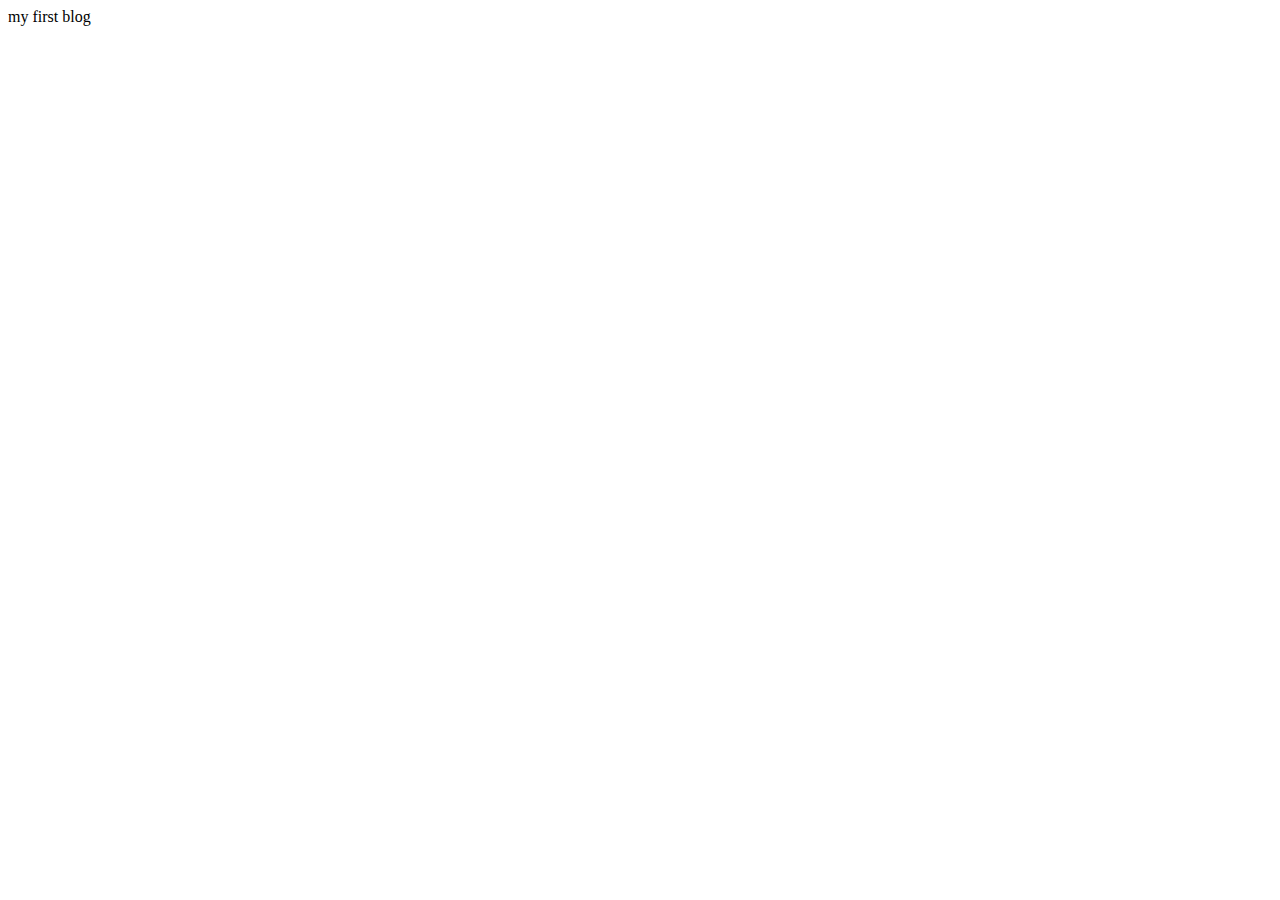
==== blogONE.html @ 6a5165d0 "added two blog file" ====
<!DOCTYPE html>
<html lang="en">
<head>
    <meta charset="UTF-8">
    <meta http-equiv="X-UA-Compatible" content="IE=edge">
    <meta name="viewport" content="width=device-width, initial-scale=1.0">
    <title>blogONE</title>
</head>
<body>
    my first blog
</body>
</html>
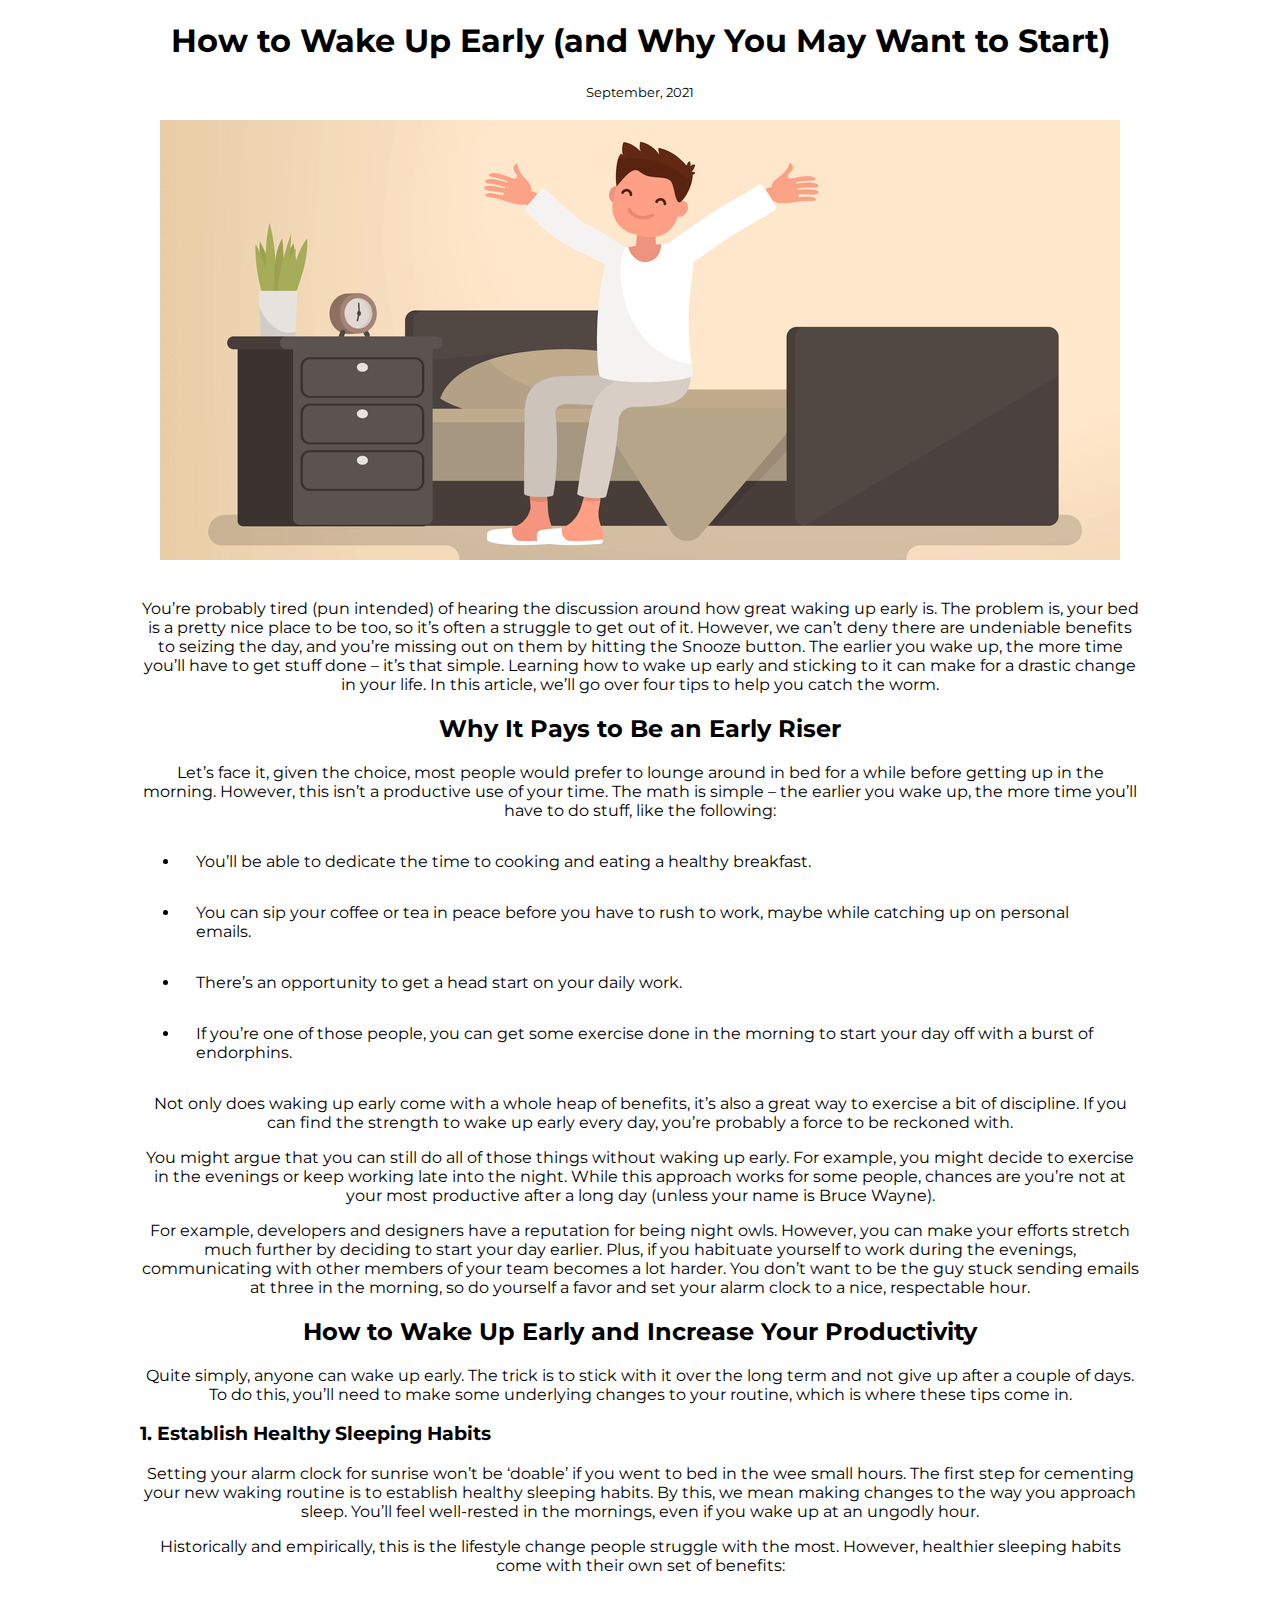
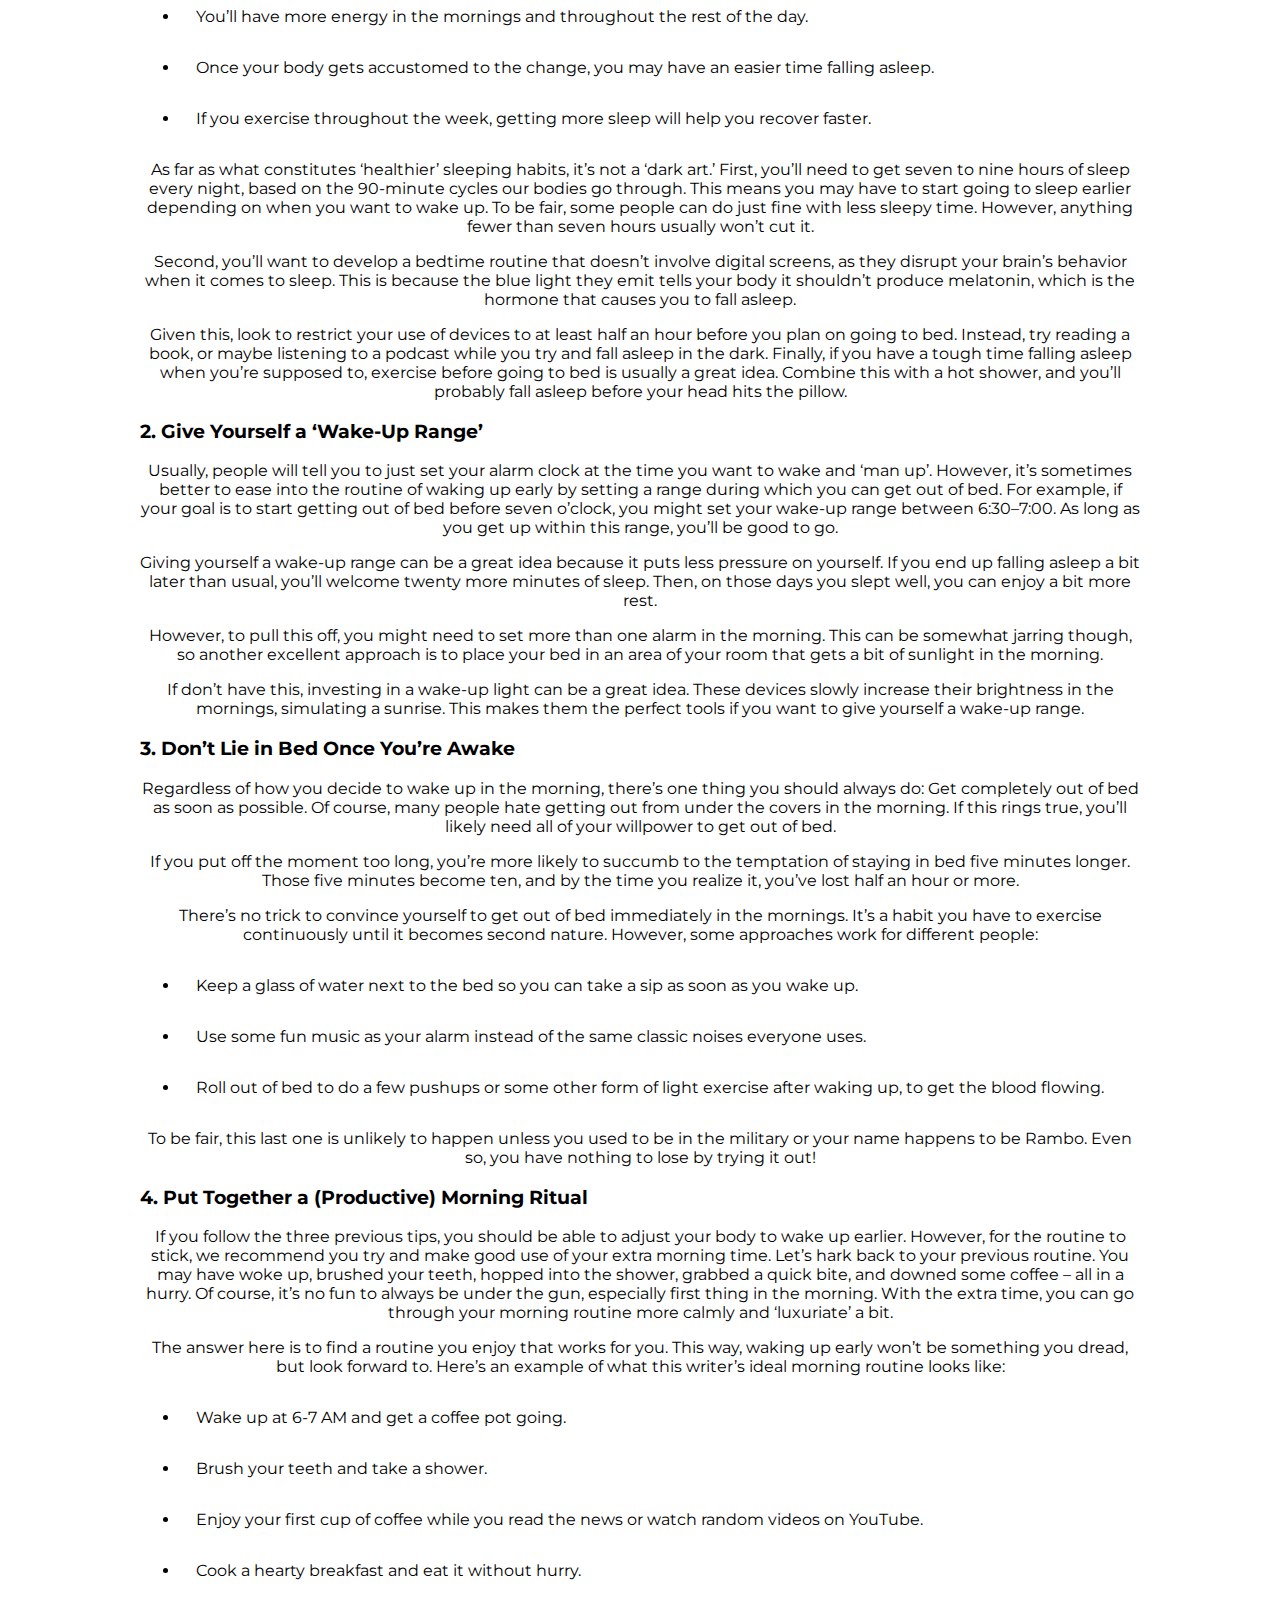
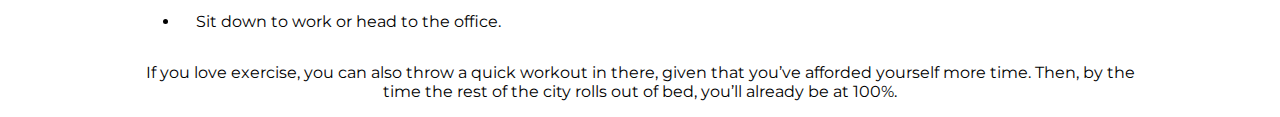
==== commit e20403a9: "blogOne added" ====
--- a/blogONE.html
+++ b/blogONE.html
@@ -4,9 +4,142 @@
     <meta charset="UTF-8">
     <meta http-equiv="X-UA-Compatible" content="IE=edge">
     <meta name="viewport" content="width=device-width, initial-scale=1.0">
-    <title>blogONE</title>
+    <link href="blog-styles.css" rel="stylesheet">
+    <title>Wake Up Early</title>
 </head>
 <body>
-    my first blog
+    <div class="container center-container">
+    <h1>How to Wake Up Early (and Why You May Want to Start)</h1>
+    <small>September, 2021</small>
+    <br>
+    <br>
+    <div class="hero">
+        <img class="hero-image" src= "/images/how-to-wake-up-early.png" />
+    </div>
+    <br>
+    <p>You’re probably tired (pun intended) of hearing the discussion around how great waking up early is. The problem is, your bed is a pretty nice place to be too, so it’s often a struggle to get out of it. However, we can’t deny there are undeniable benefits to seizing the day, and you’re missing out on them by hitting the Snooze button.
+
+    The earlier you wake up, the more time you’ll have to get stuff done – it’s that simple. Learning how to wake up early and sticking to it can make for a drastic change in your life. In this article, we’ll go over four tips to help you catch the worm.</p>
+
+    <h2>Why It Pays to Be an Early Riser</h2>
+    <p>Let’s face it, given the choice, most people would prefer to lounge around in bed for a while before getting up in the morning. However, this isn’t a productive use of your time. The math is simple – the earlier you wake up, the more time you’ll have to do stuff, like the following:</p>
+
+    <ul>
+        <li>
+            You’ll be able to dedicate the time to cooking and eating a healthy breakfast.
+        </li>
+        <li>
+            You can sip your coffee or tea in peace before you have to rush to work, maybe while catching up on personal emails.
+        </li>
+        <li>
+            There’s an opportunity to get a head start on your daily work.
+        </li>
+        <li>
+            If you’re one of those people, you can get some exercise done in the morning to start your day off with a burst of endorphins.
+        </li>
+    </ul>
+    <p>Not only does waking up early come with a whole heap of benefits, it’s also a great way to exercise a bit of   discipline. If you can find the strength to wake up early every day, you’re probably a force to be reckoned with.</p>
+    <p>You might argue that you can still do all of those things without waking up early. For example, you might decide to exercise in the evenings or keep working late into the night. While this approach works for some people, chances are you’re not at your most productive after a long day (unless your name is Bruce Wayne).
+    </p>
+    <p>For example, developers and designers have a reputation for being night owls. However, you can make your efforts stretch much further by deciding to start your day earlier. Plus, if you habituate yourself to work during the evenings, communicating with other members of your team becomes a lot harder. You don’t want to be the guy stuck sending emails at three in the morning, so do yourself a favor and set your alarm clock to a nice, respectable hour.
+    </p>
+    <h2>How to Wake Up Early and Increase Your Productivity</h2>
+    <p>Quite simply, anyone can wake up early. The trick is to stick with it over the long term and not give up after a couple of days. To do this, you’ll need to make some underlying changes to your routine, which is where these tips come in.</p>
+
+
+
+
+
+    <h3>1. Establish Healthy Sleeping Habits</h3>
+
+
+
+    <p>Setting your alarm clock for sunrise won’t be ‘doable’ if you went to bed in the wee small hours. The first step for cementing your new waking routine is to establish healthy sleeping habits. By this, we mean making changes to the way you approach sleep. You’ll feel well-rested in the mornings, even if you wake up at an ungodly hour.</p>
+    <p>Historically and empirically, this is the lifestyle change people struggle with the most. However, healthier sleeping habits come with their own set of benefits:</p>
+
+    <ul>
+        <li>
+            You’ll have more energy in the mornings and throughout the rest of the day.
+        </li>
+        <li>
+            Once your body gets accustomed to the change, you may have an easier time falling asleep.
+        </li>
+        <li>
+            If you exercise throughout the week, getting more sleep will help you recover faster.
+        </li>
+    </ul>
+
+    <p>As far as what constitutes ‘healthier’ sleeping habits, it’s not a ‘dark art.’ First, you’ll need to get seven to nine hours of sleep every night, based on the 90-minute cycles our bodies go through. This means you may have to start going to sleep earlier depending on when you want to wake up. To be fair, some people can do just fine with less sleepy time. However, anything fewer than seven hours usually won’t cut it.</p>
+    <p>Second, you’ll want to develop a bedtime routine that doesn’t involve digital screens, as they disrupt your brain’s behavior when it comes to sleep. This is because the blue light they emit tells your body it shouldn’t produce melatonin, which is the hormone that causes you to fall asleep.</p>
+    <p>Given this, look to restrict your use of devices to at least half an hour before you plan on going to bed. Instead, try reading a book, or maybe listening to a podcast while you try and fall asleep in the dark.
+     Finally, if you have a tough time falling asleep when you’re supposed to, exercise before going to bed is usually a great idea. Combine this with a hot shower, and you’ll probably fall asleep before your head hits the pillow.</p>
+
+
+
+
+     <h3>2. Give Yourself a ‘Wake-Up Range’</h3>
+
+
+
+     <p>Usually, people will tell you to just set your alarm clock at the time you want to wake and ‘man up’. However, it’s sometimes better to ease into the routine of waking up early by setting a range during which you can get out of bed. For example, if your goal is to start getting out of bed before seven o’clock, you might set your wake-up range between 6:30–7:00. As long as you get up within this range, you’ll be good to go.</p>
+    <p>Giving yourself a wake-up range can be a great idea because it puts less pressure on yourself. If you end up falling asleep a bit later than usual, you’ll welcome twenty more minutes of sleep. Then, on those days you slept well, you can enjoy a bit more rest.</p>
+    <p>However, to pull this off, you might need to set more than one alarm in the morning. This can be somewhat jarring though, so another excellent approach is to place your bed in an area of your room that gets a bit of sunlight in the morning.</p>
+    <p>If don’t have this, investing in a wake-up light can be a great idea. These devices slowly increase their brightness in the mornings, simulating a sunrise. This makes them the perfect tools if you want to give yourself a wake-up range.</p>
+
+
+    <h3>3. Don’t Lie in Bed Once You’re Awake</h3>
+
+
+
+    <p>Regardless of how you decide to wake up in the morning, there’s one thing you should always do: Get completely out of bed as soon as possible. Of course, many people hate getting out from under the covers in the morning. If this rings true, you’ll likely need all of your willpower to get out of bed.</p>
+    <p>If you put off the moment too long, you’re more likely to succumb to the temptation of staying in bed five minutes longer. Those five minutes become ten, and by the time you realize it, you’ve lost half an hour or more.</p>
+    <p>There’s no trick to convince yourself to get out of bed immediately in the mornings. It’s a habit you have to exercise continuously until it becomes second nature. However, some approaches work for different people:</p>
+
+    <ul>
+        <li>
+            Keep a glass of water next to the bed so you can take a sip as soon as you wake up.
+        </li>
+        <li>
+            Use some fun music as your alarm instead of the same classic noises everyone uses.
+        </li>
+        <li>
+            Roll out of bed to do a few pushups or some other form of light exercise after waking up, to get the blood flowing.
+        </li>
+    </ul>
+    <p>To be fair, this last one is unlikely to happen unless you used to be in the military or your name happens to be Rambo. Even so, you have nothing to lose by trying it out!</p>
+
+
+
+
+    <h3>4. Put Together a (Productive) Morning Ritual</h3>
+
+
+
+    <p>If you follow the three previous tips, you should be able to adjust your body to wake up earlier. However, for the routine to stick, we recommend you try and make good use of your extra morning time. Let’s hark back to your previous routine. You may have woke up, brushed your teeth, hopped into the shower, grabbed a quick bite, and downed some coffee – all in a hurry. Of course, it’s no fun to always be under the gun, especially first thing in the morning. With the extra time, you can go through your morning routine more calmly and ‘luxuriate’ a bit.</p>
+    <p>The answer here is to find a routine you enjoy that works for you. This way, waking up early won’t be something you dread, but look forward to. Here’s an example of what this writer’s ideal morning routine looks like:</p>
+
+    <ul>
+        <li>
+            Wake up at 6-7 AM and get a coffee pot going.
+        </li>
+        <li>
+            Brush your teeth and take a shower.
+        </li>
+        <li>
+            Enjoy your first cup of coffee while you read the news or watch random videos on YouTube.
+        </li>
+        <li>
+            Cook a hearty breakfast and eat it without hurry.
+        </li>
+        <li>
+            Sit down to work or head to the office.
+        </li>
+
+    </ul>
+    <p>If you love exercise, you can also throw a quick workout in there, given that you’ve afforded yourself more time. Then, by the time the rest of the city rolls out of bed, you’ll already be at 100%.</p>
+    </div>
+
+
+  
 </body>
 </html>--- a/blog-styles.css
+++ b/blog-styles.css
@@ -0,0 +1,30 @@
+@import url('https://fonts.googleapis.com/css2?family=Montserrat:wght@400;700&display=swap');
+
+:root {
+    --primary-color : 
+    #0084cf ;
+    --dark-gray : #6e7781 ;
+    --light-gray : #E5E7EB ;
+}
+body {
+    font-family : 'Montserrat', 
+    sans-serif;
+    margin: 0px;
+}
+
+.container {
+    padding : 0rem 1 rem ;
+}
+
+.center-container {
+    max-width: 1000px;
+    margin :auto ;
+    text-align: center;
+}
+li {
+    padding: 1rem;
+    text-align: left;
+}
+h3{
+    text-align: left;
+}